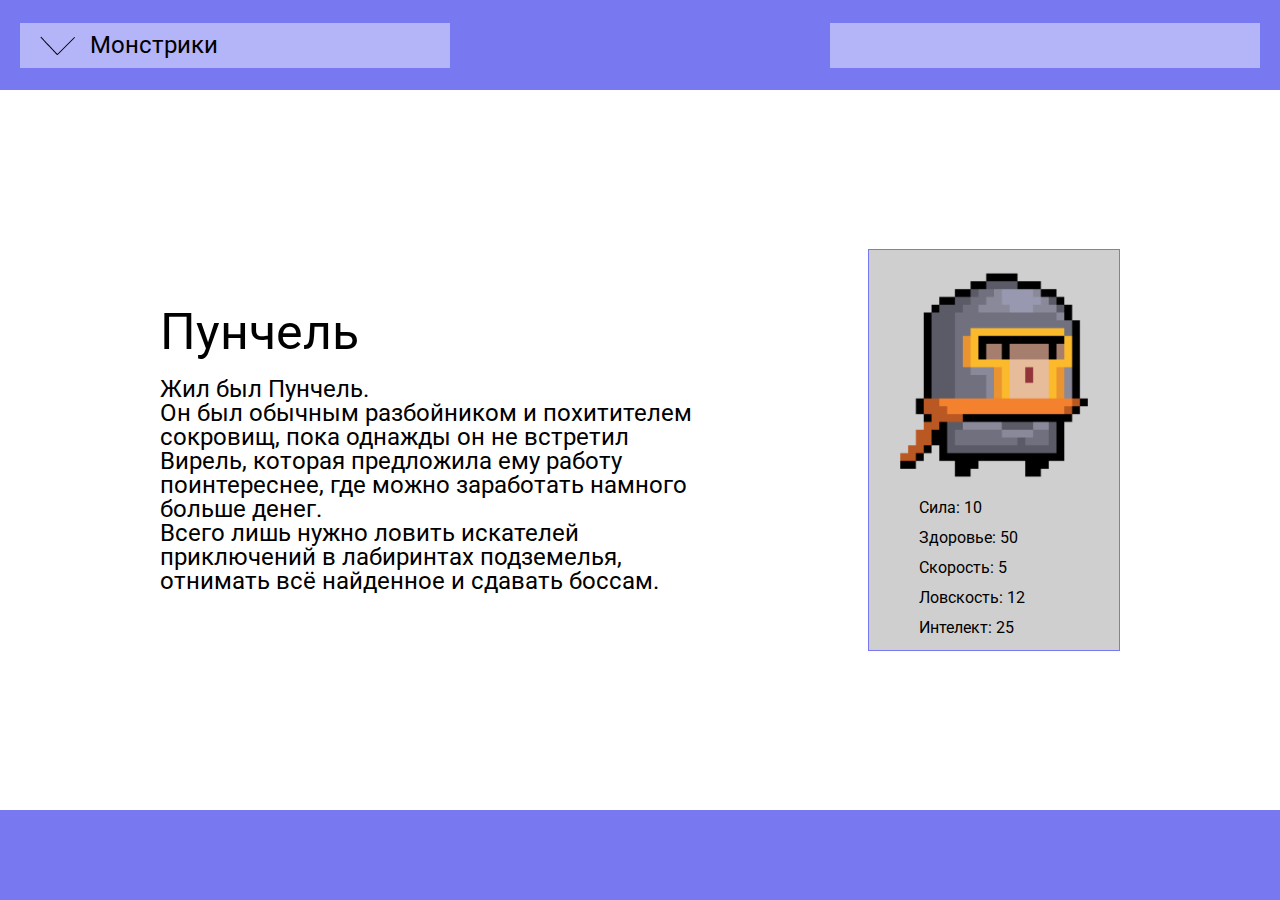
==== index.html @ 7ffe0476 "init commit. All is ready" ====
<!DOCTYPE html>
<html lang="ru">
<head>
    <meta charset="UTF-8">
    <title>Монстрики</title>
    <link rel="stylesheet" href="src/style/styles.css">
    <link rel="preconnect" href="https://fonts.googleapis.com">
    <link rel="preconnect" href="https://fonts.gstatic.com" crossorigin>
    <link href="https://fonts.googleapis.com/css2?family=Roboto&display=swap" rel="stylesheet">
</head>
<body>
    <header>
        <div class="menu">
            <img src="./src/image/arrow.png" alt="">
            Монстрики
        </div>
        <div class="select-pages">
            <ul class="monsters-list">
                <li class="monsters-list__item">
                    <form method="get" action="./index.html">
                        <button type="submit" class="monsters-list__button">Пунчель</button>
                    </form>
                </li>
                <li class="monsters-list__item">
                    <form method="get" action="./hdd.html">
                        <button type="submit" class="monsters-list__button">Жесткий диск</button>
                    </form>
                </li>
            </ul>
        </div>

        <div class="search">
            <input type="text">
        </div>
        <div class="search-result">
            <ul class="search-result__list">
                <li class="search-result__item">result</li>
                <li class="search-result__item">result</li>
                <li class="search-result__item">result</li>
                <li class="search-result__item">result</li>
                <li class="search-result__item">result</li>
            </ul>
        </div>
    </header>
    <main>
        <article>
            <div class="description-hero">
                <h1>Пунчель</h1>
                <p class="history">
                    Жил был Пунчель. <br>
                    Он был обычным разбойником и похитителем сокровищ, пока однажды он не встретил Вирель, которая
                    предложила ему работу поинтереснее, где можно заработать намного больше денег. <br>
                    Всего лишь нужно ловить искателей приключений в лабиринтаx подземелья, отнимать всё найденное и
                    сдавать боссам.
                </p>
            </div>
            <div class="specifications">
                <img class="monster-image" src="./src/image/robber.png" alt="">
                <ul class="specifications-list">
                    <li>Сила: 10</li>
                    <li>Здоровье: 50</li>
                    <li>Скорость: 5</li>
                    <li>Ловскость: 12</li>
                    <li>Интелект: 25</li>
                </ul>
            </div>
        </article>
    </main>
    <footer>

    </footer>
</body>
</html>
---- src/style/styles.css ----
/*Обнуление*/
*{padding: 0;margin: 0;border: 0;}
*,*:before,*:after{-moz-box-sizing: border-box;-webkit-box-sizing: border-box;box-sizing: border-box;}
:focus,:active{outline: none;}
a:focus,a:active{outline: none;}
nav,footer,header,aside{display: block;}
html,body{height:100%;width:100%;font-size:100%;line-height:1;font-size:14px;-ms-text-size-adjust:100%;-moz-text-size-adjust:100%;-webkit-text-size-adjust:100%;}
input,button,textarea{font-family:inherit;}
input::-ms-clear{display: none;}
button{cursor: pointer;}
button::-moz-focus-inner {padding:0;border:0;}
a,a:visited{text-decoration: none;}
a:hover{text-decoration: none;}
ul li{list-style: none;}
img{vertical-align: top;}
h1,h2,h3,h4,h5,h6{font-size:inherit;font-weight: inherit;}
/*--------------------*/

body{
    font-family: 'Roboto', sans-serif;
    min-height: 100%;
    display: flex;
    flex-direction: column;
}



header{
    flex-shrink: 0;
    height: 90px;
    padding: 0 20px 0 20px;
    display: flex;
    align-items: center;
    justify-content: space-between;
    background-color: #7879F1;
    position: relative;
}

.menu{
    max-width: 430px;
    width: 100%;
    height: 45px;
    padding-left: 20px;
    display: flex;
    justify-content: start;
    align-items: center;
    font-size: 24px;
    background-color: #B4B4F8;
}

.menu img{
    margin-right: 15px;
}

.select-pages{
    position: absolute;
    top: 68px;
    max-width: 430px;
    width: 100%;
    transform-origin: 0 0;
    transform: scaleY(0);
    transition: transform .5s ease-out;
}

.menu:hover + .select-pages{
    transform: scaleY(1);
}
.select-pages:hover{
    transform: scaleY(1);
}

.monsters-list{
    border-radius: 50px;

}

form{
    display: block;
    width: 100%;
    height: 100%;
    background-color: #B4B4F8;
}

.monsters-list__button{
    font-size: 16px;
    display: block;
    width: 100%;
    height: 100%;
    background-color: #B4B4F8;
}

.monsters-list__item{
    border-top: 1px solid;
    height: 40px;
}

.search{
    max-width: 430px;
    width: 100%;

}

.search input{
    padding: 10px;
    font-size: 24px;
    width: 100%;
    display: block;
    height: 45px;
    background-color: #B4B4F8;
}

.search-result{
    display: none;
    position: absolute;
    top: 68px;
    right: 20px;
    max-width: 430px;
    width: 100%;
    font-size: 16px;
}

.search-result__item{
    padding: 10px;
    display: flex;
    align-items: center;
    background-color: #B4B4F8;
    width: 100%;
    height: 40px;
    border-top: 1px solid;
}

main{
    flex: 1 0 auto;
    display: flex;
    flex-direction: column;
    justify-content: space-around;
    min-width: 100%;
}

article{
    padding: 20px;
    width: 90%;
    display: flex;
    justify-content: space-around;
    align-items: center;
    margin: 0 auto;
}

.monster-image{
    max-width: 250px;
}

.description-hero{
    max-width: 50%;
}

h1{
    font-size: 50px;
}

p{
    padding: 20px 0 0 0;
    font-size: 24px;
}

.specifications{
    border: 1px solid #7879F1;
    background-color: #cfcfcf;
    font-size: 16px;
}

.specifications-list{
    padding: 0 0 0 50px;
}

.specifications-list li{

    height: 30px;
}

footer{
    flex-shrink: 0;
    height: 90px;
    padding: 0 20px 0 20px;
    display: flex;
    align-items: center;
    justify-content: space-between;
    background-color: #7879F1;
}
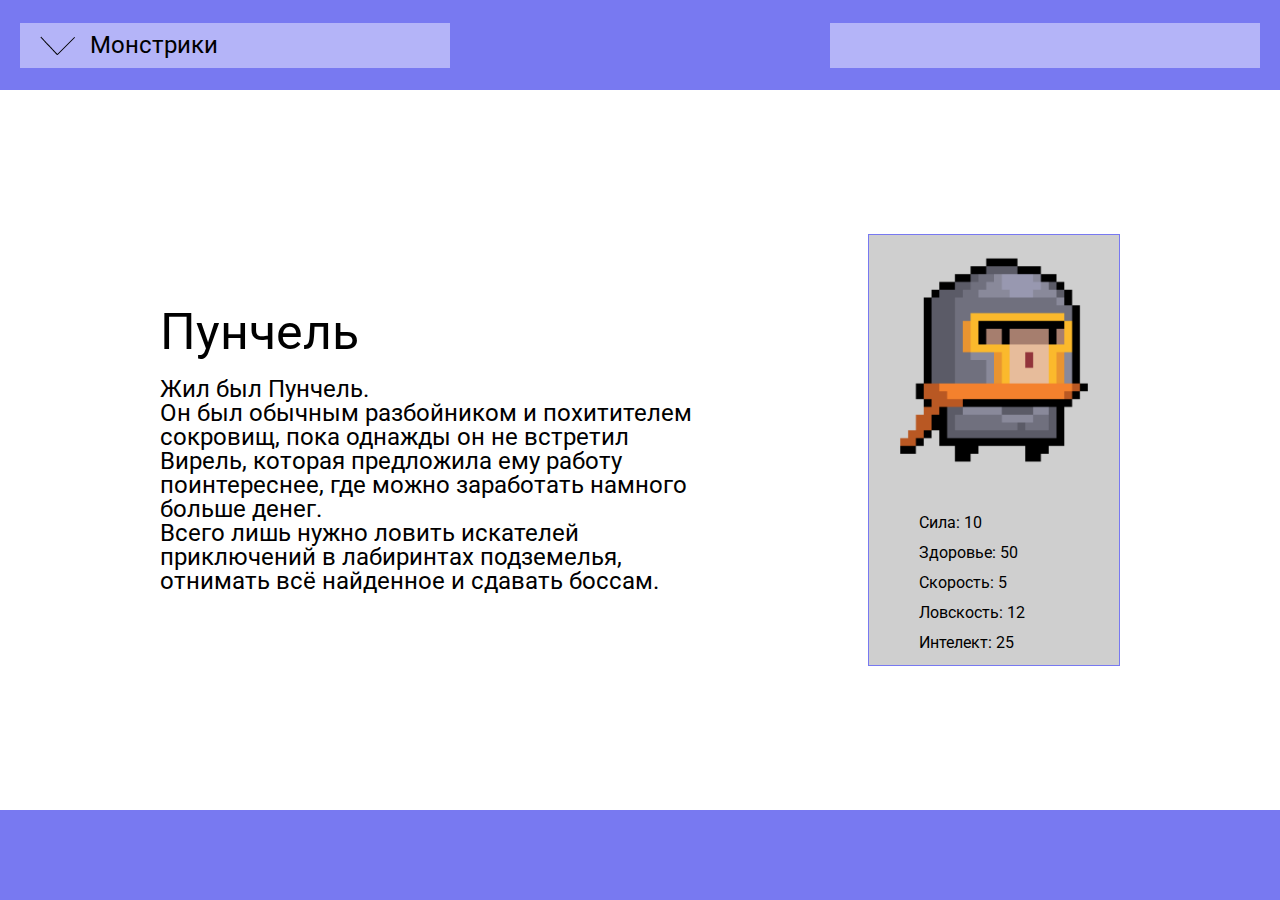
==== commit 5daa9333: "add README, rename css file, added image for hdd" ====
--- a/index.html
+++ b/index.html
@@ -29,7 +29,7 @@
             </ul>
         </div>
 
-        <div class="search">
+        <div class="search-field">
             <input type="text">
         </div>
         <div class="search-result">
--- a/src/style/styles.css
+++ b/src/style/styles.css
@@ -22,8 +22,6 @@
     display: flex;
     flex-direction: column;
 }
-
-
 
 header{
     flex-shrink: 0;
@@ -65,13 +63,9 @@
 .menu:hover + .select-pages{
     transform: scaleY(1);
 }
+
 .select-pages:hover{
     transform: scaleY(1);
-}
-
-.monsters-list{
-    border-radius: 50px;
-
 }
 
 form{
@@ -94,13 +88,12 @@
     height: 40px;
 }
 
-.search{
+.search-field{
     max-width: 430px;
     width: 100%;
-
 }
 
-.search input{
+.search-field input{
     padding: 10px;
     font-size: 24px;
     width: 100%;
@@ -170,11 +163,10 @@
 }
 
 .specifications-list{
-    padding: 0 0 0 50px;
+    padding: 30px 0 0 50px;
 }
 
 .specifications-list li{
-
     height: 30px;
 }
 
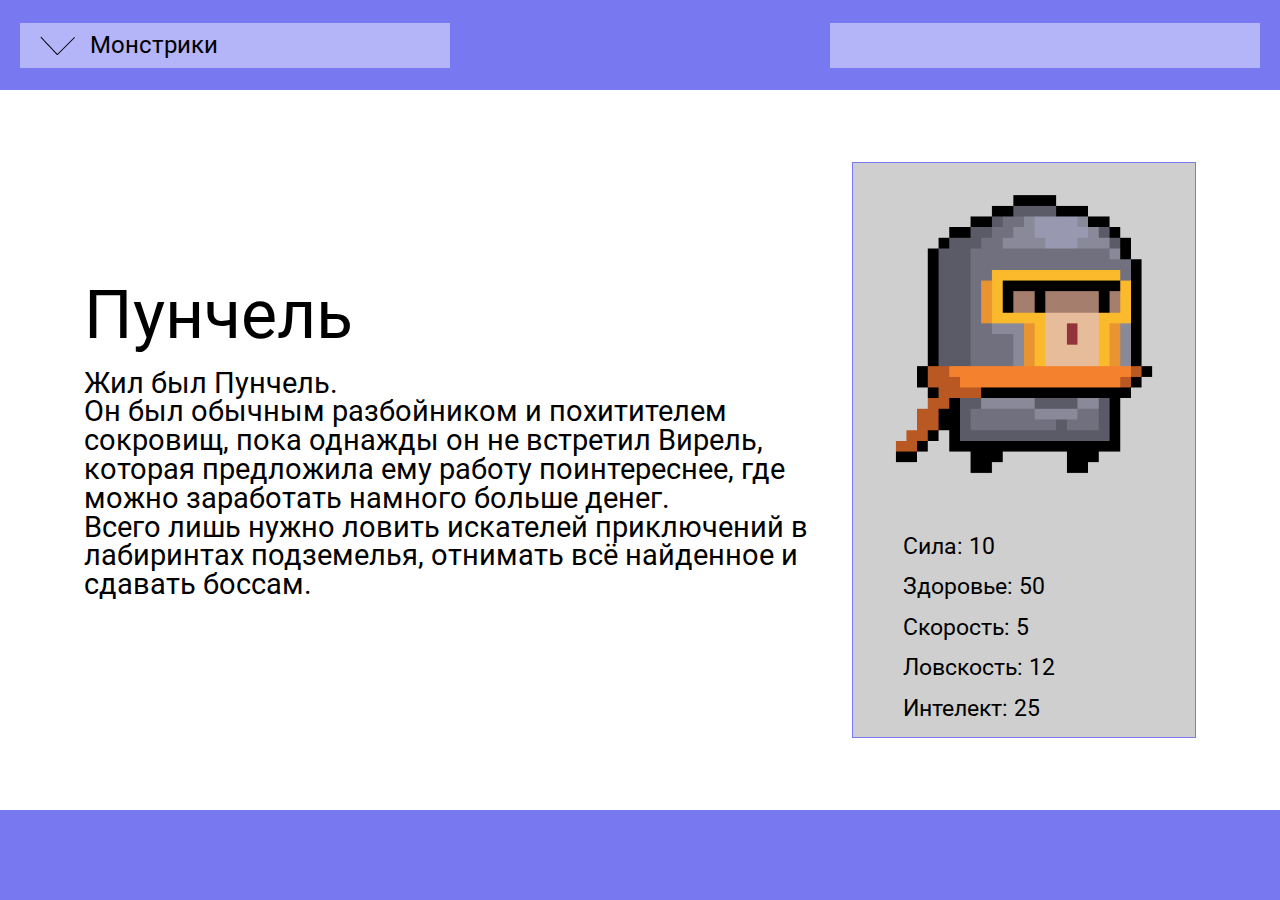
==== commit 6213a31b: "added support mobile" ====
--- a/index.html
+++ b/index.html
@@ -67,7 +67,6 @@
         </article>
     </main>
     <footer>
-
     </footer>
 </body>
 </html>--- a/src/style/styles.css
+++ b/src/style/styles.css
@@ -134,32 +134,35 @@
     padding: 20px;
     width: 90%;
     display: flex;
+    flex-direction: row;
     justify-content: space-around;
     align-items: center;
     margin: 0 auto;
 }
 
-.monster-image{
-    max-width: 250px;
+@media (max-width: 1200px)  {
+    article{
+        flex-direction: column;
+    }
 }
 
-.description-hero{
-    max-width: 50%;
+.monster-image{
+    max-width: 38vh;
 }
 
 h1{
-    font-size: 50px;
+    font-size: 7.5vh;
 }
 
 p{
-    padding: 20px 0 0 0;
-    font-size: 24px;
+    padding: 20px 20px 20px 0;
+    font-size: 3.2vh;
 }
 
 .specifications{
     border: 1px solid #7879F1;
     background-color: #cfcfcf;
-    font-size: 16px;
+    font-size: 2.5vh;
 }
 
 .specifications-list{
@@ -167,7 +170,7 @@
 }
 
 .specifications-list li{
-    height: 30px;
+    height: 4.5vh;
 }
 
 footer{
